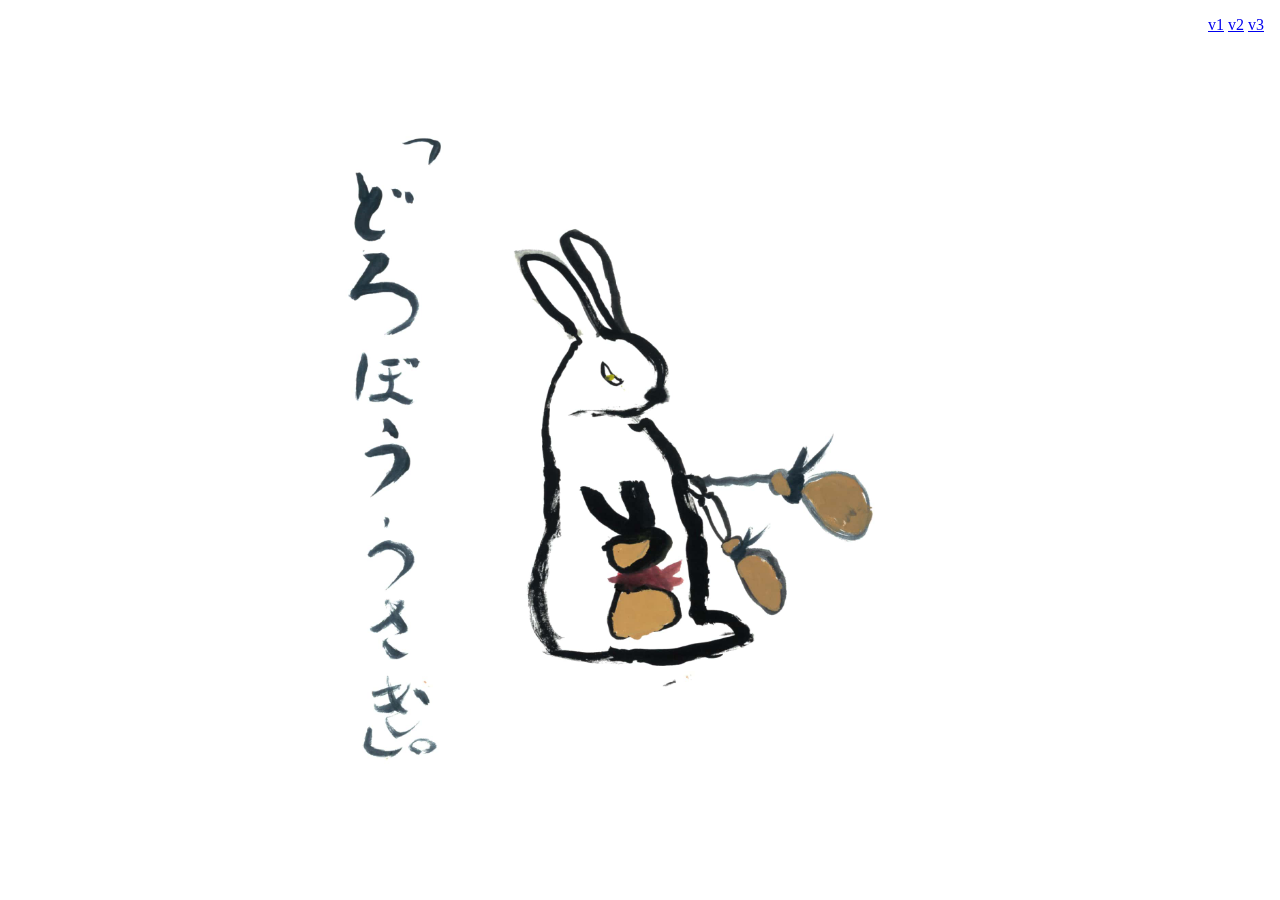
==== index.v1.html @ afc14061 "スクロール問題CSSであっさり解決" ====
<!doctype html>
<html class="no-js" lang="">

<head>
    <meta charset="utf-8">
    <title></title>
    <meta name="description" content="">
    <meta name="viewport" content="width=device-width, initial-scale=1">

    <meta property="og:title" content="">
    <meta property="og:type" content="">
    <meta property="og:url" content="">
    <meta property="og:image" content="">

    <link rel="manifest" href="site.webmanifest">
    <link rel="apple-touch-icon" href="icon.png">
    <!-- Place favicon.ico in the root directory -->

    <link rel="stylesheet" href="style/normalize.css">
    <link rel="stylesheet" href="style/main.css">

    <meta name="theme-color" content="#fafafa">
</head>

<body>

    <div id="main">
        <div id="container">
            <section class="page"><img src="./image/210825_2231_009-min.jpg" style="display: none;" /></section>
            <section class="page"><img src="./image/210825_2231_008-min.jpg" style="display: none;" /></section>
            <section class="page"><img src="./image/210825_2231_007-min.jpg" style="display: none;" /></section>
            <section class="page"><img src="./image/210825_2231_006-min.jpg" style="display: none;" /></section>
            <section class="page"><img src="./image/210825_2231_005-min.jpg" style="display: none;" /></section>
            <section class="page"><img src="./image/210825_2231_004-min.jpg" style="display: none;" /></section>
            <section class="page"><img src="./image/210825_2231_003-min.jpg" style="display: none;" /></section>
            <section class="page"><img src="./image/210825_2231_002-min.jpg" style="display: none;" /></section>
            <section class="page">                                         </section>
            <section class="page"><img src="./image/210825_2231_001-min.jpg" /></section>
        </div>
    </div>
    <div id="guide" style="display: none;">
        <img src="./image/swipe.png" />
    </div>
    <div id="navigator">
        <a href="index.v1.html">v1</a>
        <a href="index.v2.html">v2</a>
        <a href="index.v3.html">v3</a>
    </div>

    <script src="script/jquery-3.6.0.min.js"></script>
    <script src="script/v1.js"></script>
</body>

</html>
---- style/main.css ----
html, body {
  margin: 0;
  padding: 0;
  min-width: 100vw;
  min-height: 100vh;
  overflow: hidden;
}
div#main {
  margin: 0;
  padding: 0;
  overflow-x: auto;
  overflow-y: hidden;
  height: 100vh;
}
div#container {
  margin: 0;
  padding: 0;
  display: grid;
  grid-template-columns: repeat(10, 100vw);
  grid-template-rows: repeat(1, 100vh);
}
section.page {
	display: block;
  margin: 0;
  padding: 0;
  width: 100vw;
  height: 100vh;
}
section.page img {
  margin: 0;
  padding: 0;
  width: 100vw;
  height: 100vh;
  object-fit: contain;
}

div#guide {
  position: absolute;
  margin: 0;
  padding: 1rem;
  left:0;
  bottom: 0;
}
div#guide img {
  margin: 0;
  padding: 0;
  object-fit: contain;
  width: 4rem;
}

div#navigator {
  position: fixed;
  margin: 0;
  padding: 1rem;
  right:0;
  top: 0;
}
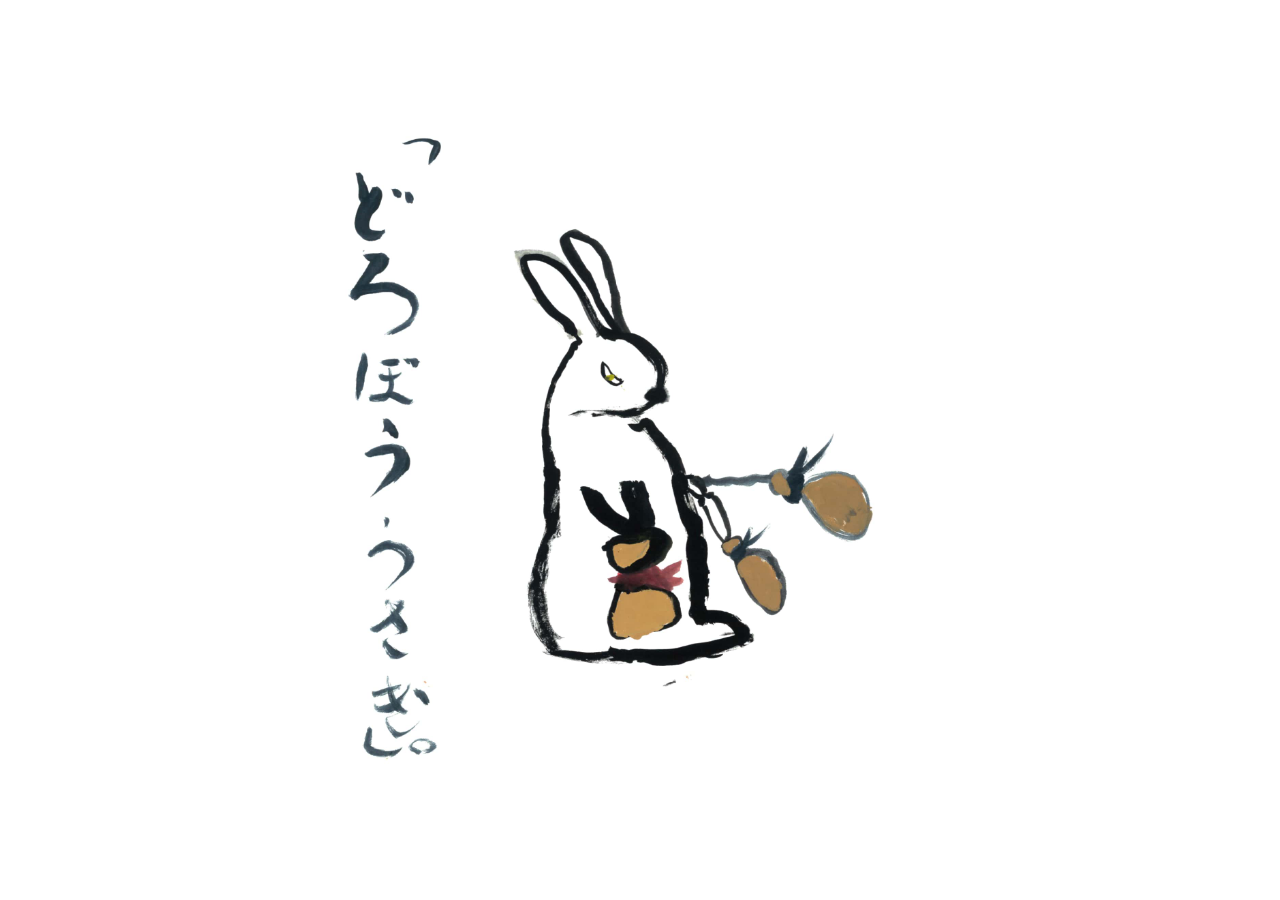
==== commit b90813f4: "ナビゲータいらない" ====
--- a/index.v1.html
+++ b/index.v1.html
@@ -41,11 +41,6 @@
     <div id="guide" style="display: none;">
         <img src="./image/swipe.png" />
     </div>
-    <div id="navigator">
-        <a href="index.v1.html">v1</a>
-        <a href="index.v2.html">v2</a>
-        <a href="index.v3.html">v3</a>
-    </div>
 
     <script src="script/jquery-3.6.0.min.js"></script>
     <script src="script/v1.js"></script>
--- a/style/main.css
+++ b/style/main.css
@@ -47,11 +47,3 @@
   object-fit: contain;
   width: 4rem;
 }
-
-div#navigator {
-  position: fixed;
-  margin: 0;
-  padding: 1rem;
-  right:0;
-  top: 0;
-}